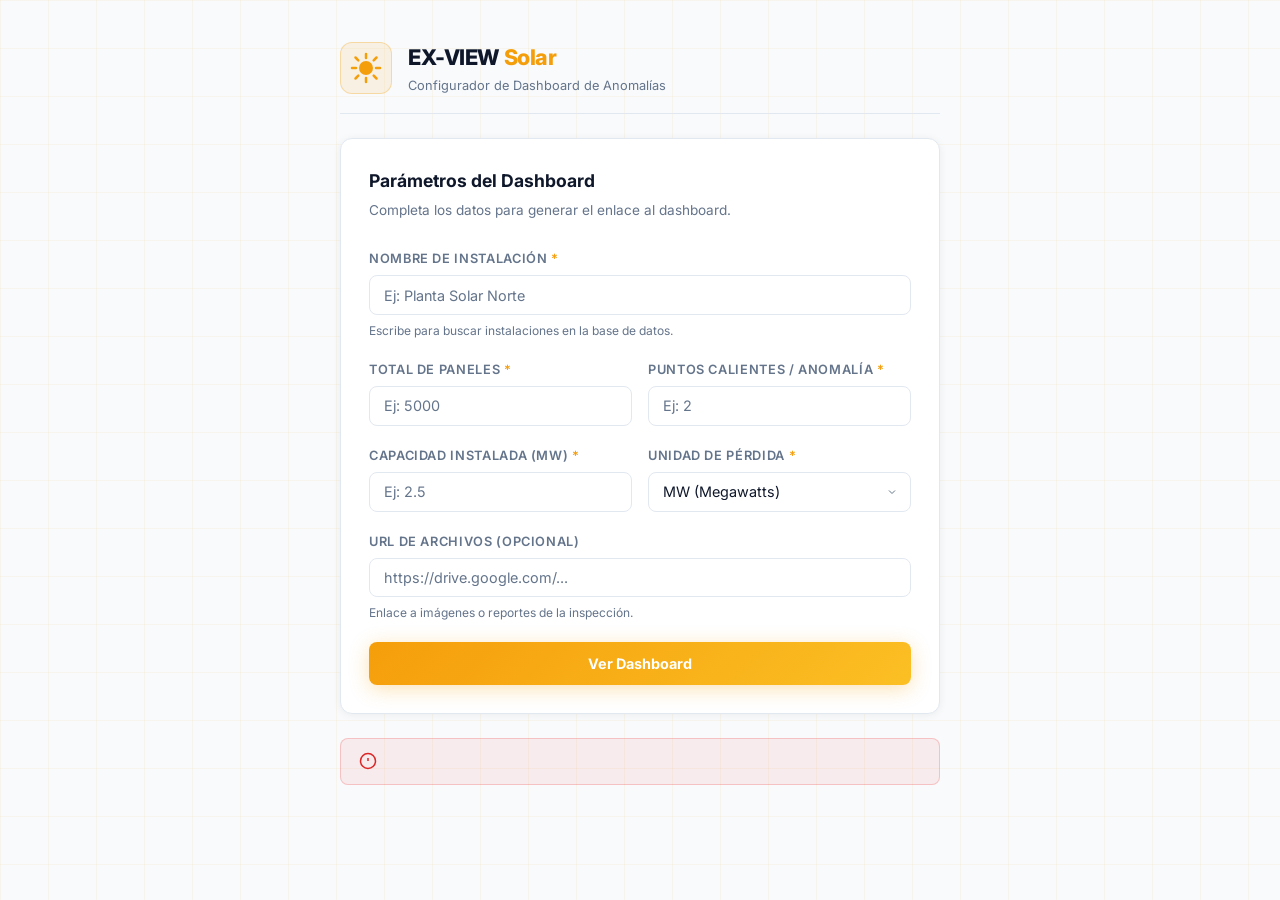
==== index.html @ 1a2cf42b "dashboard v2" ====
<!DOCTYPE html>
<html lang="es">
<head>
  <meta charset="UTF-8" />
  <meta name="viewport" content="width=device-width, initial-scale=1.0" />
  <title>EX-VIEW Solar — Configurador de Dashboard</title>
  <meta name="description" content="Configura los parámetros para ver el dashboard de anomalías fotovoltaicas." />
  <link rel="preconnect" href="https://fonts.googleapis.com" />
  <link rel="preconnect" href="https://fonts.gstatic.com" crossorigin />
  <link href="https://fonts.googleapis.com/css2?family=Inter:wght@300;400;500;600;700;800&display=swap" rel="stylesheet" />
  <link rel="stylesheet" href="css/admin.css" />
</head>
<body>

  <!-- Background particles -->
  <div class="bg-grid"></div>

  <main class="page-wrapper">

    <!-- Header -->
    <header class="site-header">
      <div class="logo-mark">
        <svg width="32" height="32" viewBox="0 0 32 32" fill="none" xmlns="http://www.w3.org/2000/svg">
          <circle cx="16" cy="16" r="7" fill="#F59E0B"/>
          <path d="M16 2v4M16 26v4M2 16h4M26 16h4M5.5 5.5l2.8 2.8M23.7 23.7l2.8 2.8M5.5 26.5l2.8-2.8M23.7 8.3l2.8-2.8" stroke="#F59E0B" stroke-width="2.5" stroke-linecap="round"/>
        </svg>
      </div>
      <div>
        <h1 class="site-title">EX-VIEW <span>Solar</span></h1>
        <p class="site-subtitle">Configurador de Dashboard de Anomalías</p>
      </div>
    </header>

    <!-- Card -->
    <section class="card" aria-labelledby="form-title">
      <div class="card-header">
        <h2 id="form-title">Parámetros del Dashboard</h2>
        <p>Completa los datos para generar el enlace al dashboard.</p>
      </div>

      <form id="dashboardForm" class="form" novalidate>

        <!-- Asset con autocomplete -->
        <div class="form-group autocomplete-wrap">
          <label for="asset_name">Nombre de instalación <span class="required">*</span></label>
          <input id="asset_name" name="asset_name" type="text"
                 placeholder="Ej: Planta Solar Norte"
                 autocomplete="off" required />
          <ul id="assetDropdown" class="autocomplete-list" hidden></ul>
          <span class="hint">Escribe para buscar instalaciones en la base de datos.</span>
        </div>

        <!-- Paneles + Puntos calientes -->
        <div class="form-row">
          <div class="form-group">
            <label for="total_paneles">Total de paneles <span class="required">*</span></label>
            <input id="total_paneles" name="total_paneles" type="number"
                   min="1" placeholder="Ej: 5000" required />
          </div>
          <div class="form-group">
            <label for="puntos_calientes">Puntos calientes / anomalía <span class="required">*</span></label>
            <input id="puntos_calientes" name="puntos_calientes" type="number"
                   min="1" placeholder="Ej: 2" required />
          </div>
        </div>

        <!-- Capacidad + Unidad -->
        <div class="form-row">
          <div class="form-group">
            <label for="capacidad_instalada_mw">Capacidad instalada (MW) <span class="required">*</span></label>
            <input id="capacidad_instalada_mw" name="capacidad_instalada_mw" type="number"
                   min="0.001" step="0.001" placeholder="Ej: 2.5" required />
          </div>
          <div class="form-group">
            <label for="unidad">Unidad de pérdida <span class="required">*</span></label>
            <select id="unidad" name="unidad" required>
              <option value="MW">MW (Megawatts)</option>
              <option value="kW">kW (Kilowatts)</option>
            </select>
          </div>
        </div>

        <!-- Files URL (opcional) -->
        <div class="form-group">
          <label for="files_url">URL de archivos (opcional)</label>
          <input id="files_url" name="files_url" type="url"
                 placeholder="https://drive.google.com/..." />
          <span class="hint">Enlace a imágenes o reportes de la inspección.</span>
        </div>

        <button type="submit" id="submitBtn" class="btn-primary">
          <span class="btn-text">Ver Dashboard</span>
        </button>
      </form>
    </section>

    <!-- Error -->
    <div id="errorBanner" class="error-banner" hidden role="alert">
      <svg width="18" height="18" viewBox="0 0 24 24" fill="none" stroke="currentColor" stroke-width="2">
        <circle cx="12" cy="12" r="10"/><line x1="12" y1="8" x2="12" y2="12"/><line x1="12" y1="16" x2="12.01" y2="16"/>
      </svg>
      <span id="errorMessage"></span>
    </div>

  </main>

  <script src="js/admin.js"></script>
</body>
</html>
---- css/admin.css ----
/* ═══════════════════════════════════════════════════════════
   EX-VIEW Solar — Admin Form Styles (Light Theme)
   ═══════════════════════════════════════════════════════════ */

*, *::before, *::after { box-sizing: border-box; margin: 0; padding: 0; }

:root {
  --clr-bg:        #f8fafc;
  --clr-surface:   #ffffff;
  --clr-surface-2: #f1f5f9;
  --clr-border:    #e2e8f0;
  --clr-amber:     #f59e0b;
  --clr-amber-2:   #fbbf24;
  --clr-text:      #0f172a;
  --clr-muted:     #64748b;
  --clr-success:   #10b981;
  --clr-error:     #ef4444;
  --radius:        12px;
  --radius-sm:     8px;
  --ff:            'Inter', system-ui, sans-serif;
}

html { font-size: 16px; }

body {
  font-family: var(--ff);
  background: var(--clr-bg);
  color: var(--clr-text);
  min-height: 100vh;
  line-height: 1.6;
}

/* ── Background grid ──────────────────────────────────────── */
.bg-grid {
  position: fixed; inset: 0; z-index: 0; pointer-events: none;
  background-image:
    linear-gradient(rgba(245,158,11,.06) 1px, transparent 1px),
    linear-gradient(90deg, rgba(245,158,11,.06) 1px, transparent 1px);
  background-size: 48px 48px;
}

/* ── Layout ──────────────────────────────────────────────── */
.page-wrapper {
  position: relative; z-index: 1;
  max-width: 640px; margin: 0 auto;
  padding: 2.5rem 1.25rem 4rem;
  display: flex; flex-direction: column; gap: 1.5rem;
}

/* ── Header ──────────────────────────────────────────────── */
.site-header {
  display: flex; align-items: center; gap: 1rem;
  padding-bottom: 1rem;
  border-bottom: 1px solid var(--clr-border);
}

.logo-mark {
  width: 52px; height: 52px;
  background: rgba(245,158,11,.1);
  border: 1px solid rgba(245,158,11,.3);
  border-radius: 12px;
  display: grid; place-items: center; flex-shrink: 0;
}

.site-title { font-size: 1.35rem; font-weight: 800; letter-spacing: -.02em; color: var(--clr-text); }
.site-title span { color: var(--clr-amber); }
.site-subtitle { font-size: .8rem; color: var(--clr-muted); margin-top: .1rem; }

/* ── Card ────────────────────────────────────────────────── */
.card {
  background: var(--clr-surface);
  border: 1px solid var(--clr-border);
  border-radius: var(--radius);
  overflow: hidden;
  box-shadow: 0 1px 8px rgba(0,0,0,.06);
}

.card-header { padding: 1.75rem 1.75rem 0; }
.card-header h2 { font-size: 1.1rem; font-weight: 700; margin-bottom: .3rem; color: var(--clr-text); }
.card-header p  { font-size: .85rem; color: var(--clr-muted); }

/* ── Form ────────────────────────────────────────────────── */
.form { padding: 1.75rem; display: flex; flex-direction: column; gap: 1.25rem; }

.form-row { display: grid; grid-template-columns: 1fr 1fr; gap: 1rem; }

.form-group { display: flex; flex-direction: column; gap: .35rem; }

.form-group label {
  font-size: .8rem; font-weight: 600; color: var(--clr-muted);
  text-transform: uppercase; letter-spacing: .05em;
}

.required { color: var(--clr-amber); }

.form-group input,
.form-group select {
  background: var(--clr-surface);
  border: 1px solid var(--clr-border);
  border-radius: var(--radius-sm);
  color: var(--clr-text);
  font-family: var(--ff); font-size: .9rem;
  padding: .65rem .9rem;
  transition: border-color .2s, box-shadow .2s;
  outline: none;
  appearance: none; -webkit-appearance: none;
}

.form-group input:focus,
.form-group select:focus {
  border-color: var(--clr-amber);
  box-shadow: 0 0 0 3px rgba(245,158,11,.15);
}

.form-group input::placeholder { color: var(--clr-muted); }

.form-group select {
  background-image: url("data:image/svg+xml,%3Csvg xmlns='http://www.w3.org/2000/svg' width='12' height='12' viewBox='0 0 24 24' fill='none' stroke='%2364748b' stroke-width='2'%3E%3Cpolyline points='6 9 12 15 18 9'/%3E%3C/svg%3E");
  background-repeat: no-repeat;
  background-position: right .75rem center;
  padding-right: 2.25rem;
  cursor: pointer;
}

.hint { font-size: .75rem; color: var(--clr-muted); }

/* ── Buttons ─────────────────────────────────────────────── */
.btn-primary {
  display: inline-flex; align-items: center; justify-content: center; gap: .5rem;
  background: linear-gradient(135deg, var(--clr-amber), var(--clr-amber-2));
  color: #fff;
  font-family: var(--ff); font-size: .9rem; font-weight: 700;
  border: none; border-radius: var(--radius-sm);
  padding: .8rem 1.5rem; cursor: pointer;
  transition: opacity .2s, transform .15s, box-shadow .2s;
  box-shadow: 0 4px 20px rgba(245,158,11,.3);
  text-decoration: none;
}
.btn-primary:hover  { opacity: .92; transform: translateY(-1px); box-shadow: 0 8px 28px rgba(245,158,11,.4); }
.btn-primary:active { transform: translateY(0); }
.btn-primary:disabled { opacity: .6; cursor: not-allowed; transform: none; }

.btn-spinner svg { animation: spin .7s linear infinite; }
@keyframes spin { to { transform: rotate(360deg); } }

.btn-secondary {
  background: var(--clr-surface-2);
  border: 1px solid var(--clr-border);
  color: var(--clr-text);
  font-family: var(--ff); font-size: .82rem; font-weight: 500;
  border-radius: var(--radius-sm); padding: .5rem 1rem;
  cursor: pointer; transition: background .2s, border-color .2s;
}
.btn-secondary:hover { background: var(--clr-border); }

.btn-ghost {
  background: transparent;
  border: 1px solid var(--clr-border);
  color: var(--clr-muted); font-family: var(--ff);
  font-size: .85rem; border-radius: var(--radius-sm);
  padding: .65rem 1.2rem; cursor: pointer;
  transition: color .2s, border-color .2s;
}
.btn-ghost:hover { color: var(--clr-text); border-color: #94a3b8; }

.btn-copy {
  background: var(--clr-surface-2);
  border: 1px solid var(--clr-border);
  color: var(--clr-muted);
  border-radius: var(--radius-sm); padding: .5rem .75rem;
  cursor: pointer; transition: color .2s, border-color .2s; flex-shrink: 0;
}
.btn-copy:hover { color: var(--clr-amber); border-color: var(--clr-amber); }

/* ── Autocomplete dropdown ───────────────────────────────── */
.autocomplete-wrap { position: relative; }

.autocomplete-list {
  position: absolute;
  top: calc(100% - .35rem); left: 0; right: 0; z-index: 100;
  background: var(--clr-surface);
  border: 1px solid var(--clr-amber);
  border-top: none;
  border-radius: 0 0 var(--radius-sm) var(--radius-sm);
  box-shadow: 0 8px 24px rgba(0,0,0,.12);
  list-style: none; max-height: 200px; overflow-y: auto;
  margin: 0; padding: .25rem 0;
}

.autocomplete-list li {
  padding: .55rem .9rem; font-size: .88rem; color: var(--clr-text);
  cursor: pointer; transition: background .15s, color .15s; outline: none;
}
.autocomplete-list li:hover,
.autocomplete-list li:focus {
  background: rgba(245,158,11,.1);
  color: #b45309;
}

@keyframes slideUp { from { opacity:0; transform:translateY(16px); } to { opacity:1; transform:none; } }

/* ── Error banner ────────────────────────────────────────── */
.error-banner {
  display: flex; align-items: center; gap: .6rem;
  background: rgba(239,68,68,.08);
  border: 1px solid rgba(239,68,68,.25);
  border-radius: var(--radius-sm);
  color: #dc2626; font-size: .85rem;
  padding: .85rem 1.1rem;
  animation: slideUp .3s ease;
}

/* ── Responsive ──────────────────────────────────────────── */
@media (max-width: 520px) {
  .form-row { grid-template-columns: 1fr; }
  .action-row { flex-direction: column; }
  .action-row .btn-primary,
  .action-row .btn-ghost { width: 100%; justify-content: center; }
}
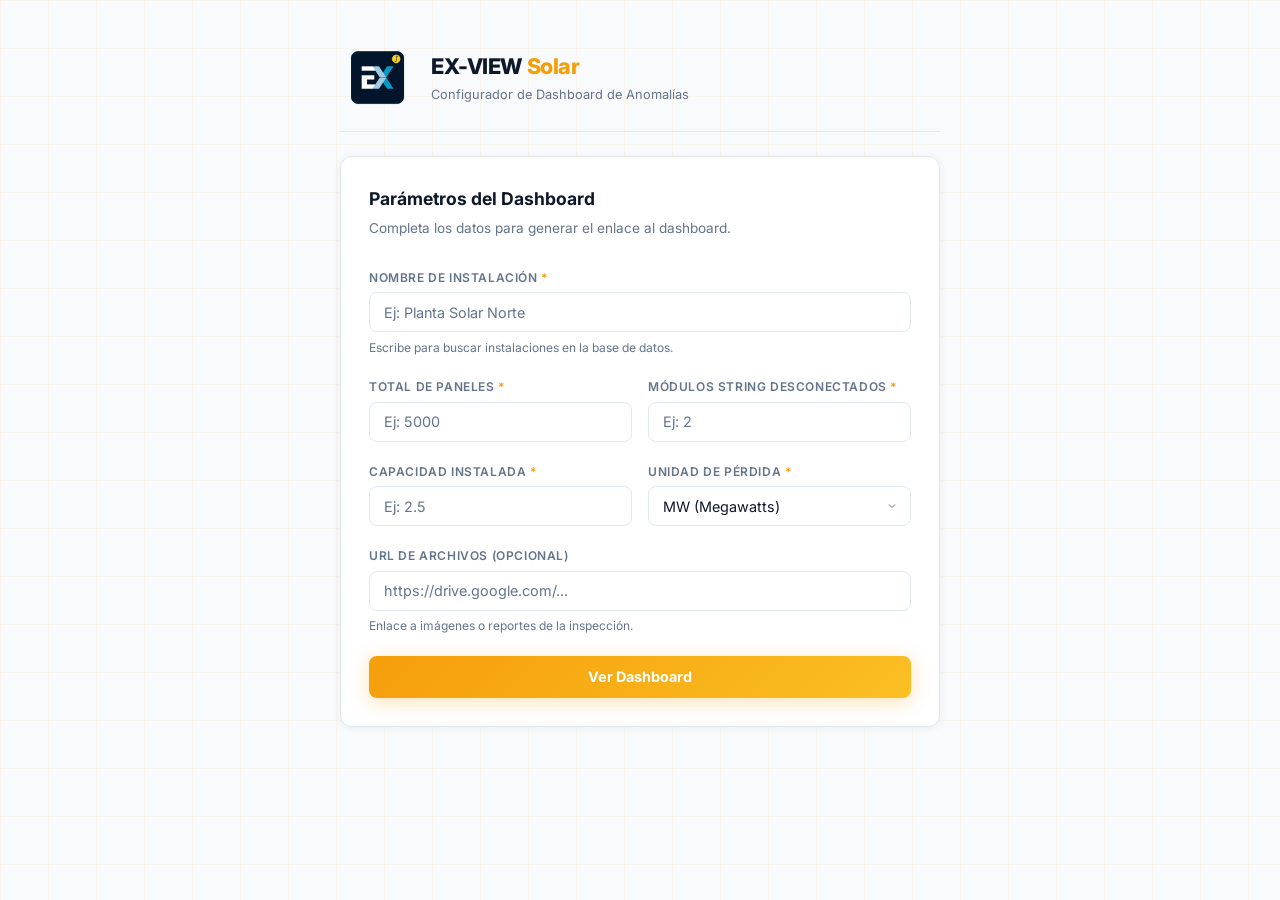
==== commit a364b1dc: "Corrección detalles del logo y colores de los botones" ====
--- a/index.html
+++ b/index.html
@@ -1,5 +1,6 @@
 <!DOCTYPE html>
 <html lang="es">
+
 <head>
   <meta charset="UTF-8" />
   <meta name="viewport" content="width=device-width, initial-scale=1.0" />
@@ -7,9 +8,11 @@
   <meta name="description" content="Configura los parámetros para ver el dashboard de anomalías fotovoltaicas." />
   <link rel="preconnect" href="https://fonts.googleapis.com" />
   <link rel="preconnect" href="https://fonts.gstatic.com" crossorigin />
-  <link href="https://fonts.googleapis.com/css2?family=Inter:wght@300;400;500;600;700;800&display=swap" rel="stylesheet" />
+  <link href="https://fonts.googleapis.com/css2?family=Inter:wght@300;400;500;600;700;800&display=swap"
+    rel="stylesheet" />
   <link rel="stylesheet" href="css/admin.css" />
 </head>
+
 <body>
 
   <!-- Background particles -->
@@ -19,12 +22,8 @@
 
     <!-- Header -->
     <header class="site-header">
-      <div class="logo-mark">
-        <svg width="32" height="32" viewBox="0 0 32 32" fill="none" xmlns="http://www.w3.org/2000/svg">
-          <circle cx="16" cy="16" r="7" fill="#F59E0B"/>
-          <path d="M16 2v4M16 26v4M2 16h4M26 16h4M5.5 5.5l2.8 2.8M23.7 23.7l2.8 2.8M5.5 26.5l2.8-2.8M23.7 8.3l2.8-2.8" stroke="#F59E0B" stroke-width="2.5" stroke-linecap="round"/>
-        </svg>
-      </div>
+      <img src="media/logo-nav.png" alt="EX-VIEW Solar logo"
+        style="height:75px;width:auto;object-fit:contain;display:block;flex-shrink:0;" />
       <div>
         <h1 class="site-title">EX-VIEW <span>Solar</span></h1>
         <p class="site-subtitle">Configurador de Dashboard de Anomalías</p>
@@ -43,9 +42,8 @@
         <!-- Asset con autocomplete -->
         <div class="form-group autocomplete-wrap">
           <label for="asset_name">Nombre de instalación <span class="required">*</span></label>
-          <input id="asset_name" name="asset_name" type="text"
-                 placeholder="Ej: Planta Solar Norte"
-                 autocomplete="off" required />
+          <input id="asset_name" name="asset_name" type="text" placeholder="Ej: Planta Solar Norte" autocomplete="off"
+            required />
           <ul id="assetDropdown" class="autocomplete-list" hidden></ul>
           <span class="hint">Escribe para buscar instalaciones en la base de datos.</span>
         </div>
@@ -54,22 +52,20 @@
         <div class="form-row">
           <div class="form-group">
             <label for="total_paneles">Total de paneles <span class="required">*</span></label>
-            <input id="total_paneles" name="total_paneles" type="number"
-                   min="1" placeholder="Ej: 5000" required />
+            <input id="total_paneles" name="total_paneles" type="number" min="1" placeholder="Ej: 5000" required />
           </div>
           <div class="form-group">
-            <label for="puntos_calientes">Puntos calientes / anomalía <span class="required">*</span></label>
-            <input id="puntos_calientes" name="puntos_calientes" type="number"
-                   min="1" placeholder="Ej: 2" required />
+            <label for="puntos_calientes">Módulos string desconectados <span class="required">*</span></label>
+            <input id="puntos_calientes" name="puntos_calientes" type="number" min="1" placeholder="Ej: 2" required />
           </div>
         </div>
 
         <!-- Capacidad + Unidad -->
         <div class="form-row">
           <div class="form-group">
-            <label for="capacidad_instalada_mw">Capacidad instalada (MW) <span class="required">*</span></label>
-            <input id="capacidad_instalada_mw" name="capacidad_instalada_mw" type="number"
-                   min="0.001" step="0.001" placeholder="Ej: 2.5" required />
+            <label for="capacidad_instalada_mw">Capacidad instalada <span class="required">*</span></label>
+            <input id="capacidad_instalada_mw" name="capacidad_instalada_mw" type="number" min="0.001" step="0.001"
+              placeholder="Ej: 2.5" required />
           </div>
           <div class="form-group">
             <label for="unidad">Unidad de pérdida <span class="required">*</span></label>
@@ -83,8 +79,7 @@
         <!-- Files URL (opcional) -->
         <div class="form-group">
           <label for="files_url">URL de archivos (opcional)</label>
-          <input id="files_url" name="files_url" type="url"
-                 placeholder="https://drive.google.com/..." />
+          <input id="files_url" name="files_url" type="url" placeholder="https://drive.google.com/..." />
           <span class="hint">Enlace a imágenes o reportes de la inspección.</span>
         </div>
 
@@ -97,7 +92,9 @@
     <!-- Error -->
     <div id="errorBanner" class="error-banner" hidden role="alert">
       <svg width="18" height="18" viewBox="0 0 24 24" fill="none" stroke="currentColor" stroke-width="2">
-        <circle cx="12" cy="12" r="10"/><line x1="12" y1="8" x2="12" y2="12"/><line x1="12" y1="16" x2="12.01" y2="16"/>
+        <circle cx="12" cy="12" r="10" />
+        <line x1="12" y1="8" x2="12" y2="12" />
+        <line x1="12" y1="16" x2="12.01" y2="16" />
       </svg>
       <span id="errorMessage"></span>
     </div>
@@ -106,4 +103,5 @@
 
   <script src="js/admin.js"></script>
 </body>
-</html>
+
+</html>
--- a/css/admin.css
+++ b/css/admin.css
@@ -2,25 +2,34 @@
    EX-VIEW Solar — Admin Form Styles (Light Theme)
    ═══════════════════════════════════════════════════════════ */
 
-*, *::before, *::after { box-sizing: border-box; margin: 0; padding: 0; }
+*,
+*::before,
+*::after {
+  box-sizing: border-box;
+  margin: 0;
+  padding: 0;
+}
+[hidden] { display: none !important; }
 
 :root {
-  --clr-bg:        #f8fafc;
-  --clr-surface:   #ffffff;
+  --clr-bg: #f8fafc;
+  --clr-surface: #ffffff;
   --clr-surface-2: #f1f5f9;
-  --clr-border:    #e2e8f0;
-  --clr-amber:     #f59e0b;
-  --clr-amber-2:   #fbbf24;
-  --clr-text:      #0f172a;
-  --clr-muted:     #64748b;
-  --clr-success:   #10b981;
-  --clr-error:     #ef4444;
-  --radius:        12px;
-  --radius-sm:     8px;
-  --ff:            'Inter', system-ui, sans-serif;
-}
-
-html { font-size: 16px; }
+  --clr-border: #e2e8f0;
+  --clr-amber: #f59e0b;
+  --clr-amber-2: #fbbf24;
+  --clr-text: #0f172a;
+  --clr-muted: #64748b;
+  --clr-success: #10b981;
+  --clr-error: #ef4444;
+  --radius: 12px;
+  --radius-sm: 8px;
+  --ff: 'Inter', system-ui, sans-serif;
+}
+
+html {
+  font-size: 16px;
+}
 
 body {
   font-family: var(--ff);
@@ -32,39 +41,64 @@
 
 /* ── Background grid ──────────────────────────────────────── */
 .bg-grid {
-  position: fixed; inset: 0; z-index: 0; pointer-events: none;
+  position: fixed;
+  inset: 0;
+  z-index: 0;
+  pointer-events: none;
   background-image:
-    linear-gradient(rgba(245,158,11,.06) 1px, transparent 1px),
-    linear-gradient(90deg, rgba(245,158,11,.06) 1px, transparent 1px);
+    linear-gradient(rgba(245, 158, 11, .06) 1px, transparent 1px),
+    linear-gradient(90deg, rgba(245, 158, 11, .06) 1px, transparent 1px);
   background-size: 48px 48px;
 }
 
 /* ── Layout ──────────────────────────────────────────────── */
 .page-wrapper {
-  position: relative; z-index: 1;
-  max-width: 640px; margin: 0 auto;
+  position: relative;
+  z-index: 1;
+  max-width: 640px;
+  margin: 0 auto;
   padding: 2.5rem 1.25rem 4rem;
-  display: flex; flex-direction: column; gap: 1.5rem;
+  display: flex;
+  flex-direction: column;
+  gap: 1.5rem;
 }
 
 /* ── Header ──────────────────────────────────────────────── */
 .site-header {
-  display: flex; align-items: center; gap: 1rem;
+  display: flex;
+  align-items: center;
+  gap: 1rem;
   padding-bottom: 1rem;
   border-bottom: 1px solid var(--clr-border);
 }
 
 .logo-mark {
-  width: 52px; height: 52px;
-  background: rgba(245,158,11,.1);
-  border: 1px solid rgba(245,158,11,.3);
+  width: 52px;
+  height: 52px;
+  background: rgba(245, 158, 11, .1);
+  border: 1px solid rgba(245, 158, 11, .3);
   border-radius: 12px;
-  display: grid; place-items: center; flex-shrink: 0;
-}
-
-.site-title { font-size: 1.35rem; font-weight: 800; letter-spacing: -.02em; color: var(--clr-text); }
-.site-title span { color: var(--clr-amber); }
-.site-subtitle { font-size: .8rem; color: var(--clr-muted); margin-top: .1rem; }
+  display: grid;
+  place-items: center;
+  flex-shrink: 0;
+}
+
+.site-title {
+  font-size: 1.35rem;
+  font-weight: 800;
+  letter-spacing: -.02em;
+  color: var(--clr-text);
+}
+
+.site-title span {
+  color: var(--clr-amber);
+}
+
+.site-subtitle {
+  font-size: .8rem;
+  color: var(--clr-muted);
+  margin-top: .1rem;
+}
 
 /* ── Card ────────────────────────────────────────────────── */
 .card {
@@ -72,26 +106,56 @@
   border: 1px solid var(--clr-border);
   border-radius: var(--radius);
   overflow: hidden;
-  box-shadow: 0 1px 8px rgba(0,0,0,.06);
-}
-
-.card-header { padding: 1.75rem 1.75rem 0; }
-.card-header h2 { font-size: 1.1rem; font-weight: 700; margin-bottom: .3rem; color: var(--clr-text); }
-.card-header p  { font-size: .85rem; color: var(--clr-muted); }
+  box-shadow: 0 1px 8px rgba(0, 0, 0, .06);
+}
+
+.card-header {
+  padding: 1.75rem 1.75rem 0;
+}
+
+.card-header h2 {
+  font-size: 1.1rem;
+  font-weight: 700;
+  margin-bottom: .3rem;
+  color: var(--clr-text);
+}
+
+.card-header p {
+  font-size: .85rem;
+  color: var(--clr-muted);
+}
 
 /* ── Form ────────────────────────────────────────────────── */
-.form { padding: 1.75rem; display: flex; flex-direction: column; gap: 1.25rem; }
-
-.form-row { display: grid; grid-template-columns: 1fr 1fr; gap: 1rem; }
-
-.form-group { display: flex; flex-direction: column; gap: .35rem; }
+.form {
+  padding: 1.75rem;
+  display: flex;
+  flex-direction: column;
+  gap: 1.25rem;
+}
+
+.form-row {
+  display: grid;
+  grid-template-columns: 1fr 1fr;
+  gap: 1rem;
+}
+
+.form-group {
+  display: flex;
+  flex-direction: column;
+  gap: .35rem;
+}
 
 .form-group label {
-  font-size: .8rem; font-weight: 600; color: var(--clr-muted);
-  text-transform: uppercase; letter-spacing: .05em;
-}
-
-.required { color: var(--clr-amber); }
+  font-size: .75rem;
+  font-weight: 600;
+  color: var(--clr-muted);
+  text-transform: uppercase;
+  letter-spacing: .05em;
+}
+
+.required {
+  color: var(--clr-amber);
+}
 
 .form-group input,
 .form-group select {
@@ -99,20 +163,24 @@
   border: 1px solid var(--clr-border);
   border-radius: var(--radius-sm);
   color: var(--clr-text);
-  font-family: var(--ff); font-size: .9rem;
+  font-family: var(--ff);
+  font-size: .9rem;
   padding: .65rem .9rem;
   transition: border-color .2s, box-shadow .2s;
   outline: none;
-  appearance: none; -webkit-appearance: none;
+  appearance: none;
+  -webkit-appearance: none;
 }
 
 .form-group input:focus,
 .form-group select:focus {
   border-color: var(--clr-amber);
-  box-shadow: 0 0 0 3px rgba(245,158,11,.15);
-}
-
-.form-group input::placeholder { color: var(--clr-muted); }
+  box-shadow: 0 0 0 3px rgba(245, 158, 11, .15);
+}
+
+.form-group input::placeholder {
+  color: var(--clr-muted);
+}
 
 .form-group select {
   background-image: url("data:image/svg+xml,%3Csvg xmlns='http://www.w3.org/2000/svg' width='12' height='12' viewBox='0 0 24 24' fill='none' stroke='%2364748b' stroke-width='2'%3E%3Cpolyline points='6 9 12 15 18 9'/%3E%3C/svg%3E");
@@ -122,98 +190,184 @@
   cursor: pointer;
 }
 
-.hint { font-size: .75rem; color: var(--clr-muted); }
+.hint {
+  font-size: .75rem;
+  color: var(--clr-muted);
+}
 
 /* ── Buttons ─────────────────────────────────────────────── */
 .btn-primary {
-  display: inline-flex; align-items: center; justify-content: center; gap: .5rem;
+  display: inline-flex;
+  align-items: center;
+  justify-content: center;
+  gap: .5rem;
   background: linear-gradient(135deg, var(--clr-amber), var(--clr-amber-2));
   color: #fff;
-  font-family: var(--ff); font-size: .9rem; font-weight: 700;
-  border: none; border-radius: var(--radius-sm);
-  padding: .8rem 1.5rem; cursor: pointer;
+  font-family: var(--ff);
+  font-size: .9rem;
+  font-weight: 700;
+  border: none;
+  border-radius: var(--radius-sm);
+  padding: .8rem 1.5rem;
+  cursor: pointer;
   transition: opacity .2s, transform .15s, box-shadow .2s;
-  box-shadow: 0 4px 20px rgba(245,158,11,.3);
+  box-shadow: 0 4px 20px rgba(245, 158, 11, .3);
   text-decoration: none;
 }
-.btn-primary:hover  { opacity: .92; transform: translateY(-1px); box-shadow: 0 8px 28px rgba(245,158,11,.4); }
-.btn-primary:active { transform: translateY(0); }
-.btn-primary:disabled { opacity: .6; cursor: not-allowed; transform: none; }
-
-.btn-spinner svg { animation: spin .7s linear infinite; }
-@keyframes spin { to { transform: rotate(360deg); } }
+
+.btn-primary:hover {
+  opacity: .92;
+  transform: translateY(-1px);
+  box-shadow: 0 8px 28px rgba(245, 158, 11, .4);
+}
+
+.btn-primary:active {
+  transform: translateY(0);
+}
+
+.btn-primary:disabled {
+  opacity: .6;
+  cursor: not-allowed;
+  transform: none;
+}
+
+.btn-spinner svg {
+  animation: spin .7s linear infinite;
+}
+
+@keyframes spin {
+  to {
+    transform: rotate(360deg);
+  }
+}
 
 .btn-secondary {
   background: var(--clr-surface-2);
   border: 1px solid var(--clr-border);
   color: var(--clr-text);
-  font-family: var(--ff); font-size: .82rem; font-weight: 500;
-  border-radius: var(--radius-sm); padding: .5rem 1rem;
-  cursor: pointer; transition: background .2s, border-color .2s;
-}
-.btn-secondary:hover { background: var(--clr-border); }
+  font-family: var(--ff);
+  font-size: .82rem;
+  font-weight: 500;
+  border-radius: var(--radius-sm);
+  padding: .5rem 1rem;
+  cursor: pointer;
+  transition: background .2s, border-color .2s;
+}
+
+.btn-secondary:hover {
+  background: var(--clr-border);
+}
 
 .btn-ghost {
   background: transparent;
   border: 1px solid var(--clr-border);
-  color: var(--clr-muted); font-family: var(--ff);
-  font-size: .85rem; border-radius: var(--radius-sm);
-  padding: .65rem 1.2rem; cursor: pointer;
+  color: var(--clr-muted);
+  font-family: var(--ff);
+  font-size: .85rem;
+  border-radius: var(--radius-sm);
+  padding: .65rem 1.2rem;
+  cursor: pointer;
   transition: color .2s, border-color .2s;
 }
-.btn-ghost:hover { color: var(--clr-text); border-color: #94a3b8; }
+
+.btn-ghost:hover {
+  color: var(--clr-text);
+  border-color: #94a3b8;
+}
 
 .btn-copy {
   background: var(--clr-surface-2);
   border: 1px solid var(--clr-border);
   color: var(--clr-muted);
-  border-radius: var(--radius-sm); padding: .5rem .75rem;
-  cursor: pointer; transition: color .2s, border-color .2s; flex-shrink: 0;
-}
-.btn-copy:hover { color: var(--clr-amber); border-color: var(--clr-amber); }
+  border-radius: var(--radius-sm);
+  padding: .5rem .75rem;
+  cursor: pointer;
+  transition: color .2s, border-color .2s;
+  flex-shrink: 0;
+}
+
+.btn-copy:hover {
+  color: var(--clr-amber);
+  border-color: var(--clr-amber);
+}
 
 /* ── Autocomplete dropdown ───────────────────────────────── */
-.autocomplete-wrap { position: relative; }
+.autocomplete-wrap {
+  position: relative;
+}
 
 .autocomplete-list {
   position: absolute;
-  top: calc(100% - .35rem); left: 0; right: 0; z-index: 100;
+  top: calc(100% - .35rem);
+  left: 0;
+  right: 0;
+  z-index: 100;
   background: var(--clr-surface);
   border: 1px solid var(--clr-amber);
   border-top: none;
   border-radius: 0 0 var(--radius-sm) var(--radius-sm);
-  box-shadow: 0 8px 24px rgba(0,0,0,.12);
-  list-style: none; max-height: 200px; overflow-y: auto;
-  margin: 0; padding: .25rem 0;
+  box-shadow: 0 8px 24px rgba(0, 0, 0, .12);
+  list-style: none;
+  max-height: 200px;
+  overflow-y: auto;
+  margin: 0;
+  padding: .25rem 0;
 }
 
 .autocomplete-list li {
-  padding: .55rem .9rem; font-size: .88rem; color: var(--clr-text);
-  cursor: pointer; transition: background .15s, color .15s; outline: none;
-}
+  padding: .55rem .9rem;
+  font-size: .88rem;
+  color: var(--clr-text);
+  cursor: pointer;
+  transition: background .15s, color .15s;
+  outline: none;
+}
+
 .autocomplete-list li:hover,
 .autocomplete-list li:focus {
-  background: rgba(245,158,11,.1);
+  background: rgba(245, 158, 11, .1);
   color: #b45309;
 }
 
-@keyframes slideUp { from { opacity:0; transform:translateY(16px); } to { opacity:1; transform:none; } }
+@keyframes slideUp {
+  from {
+    opacity: 0;
+    transform: translateY(16px);
+  }
+
+  to {
+    opacity: 1;
+    transform: none;
+  }
+}
 
 /* ── Error banner ────────────────────────────────────────── */
 .error-banner {
-  display: flex; align-items: center; gap: .6rem;
-  background: rgba(239,68,68,.08);
-  border: 1px solid rgba(239,68,68,.25);
-  border-radius: var(--radius-sm);
-  color: #dc2626; font-size: .85rem;
+  display: flex;
+  align-items: center;
+  gap: .6rem;
+  background: rgba(239, 68, 68, .08);
+  border: 1px solid rgba(239, 68, 68, .25);
+  border-radius: var(--radius-sm);
+  color: #dc2626;
+  font-size: .85rem;
   padding: .85rem 1.1rem;
   animation: slideUp .3s ease;
 }
 
 /* ── Responsive ──────────────────────────────────────────── */
 @media (max-width: 520px) {
-  .form-row { grid-template-columns: 1fr; }
-  .action-row { flex-direction: column; }
+  .form-row {
+    grid-template-columns: 1fr;
+  }
+
+  .action-row {
+    flex-direction: column;
+  }
+
   .action-row .btn-primary,
-  .action-row .btn-ghost { width: 100%; justify-content: center; }
-}
+  .action-row .btn-ghost {
+    width: 100%;
+    justify-content: center;
+  }
+}
